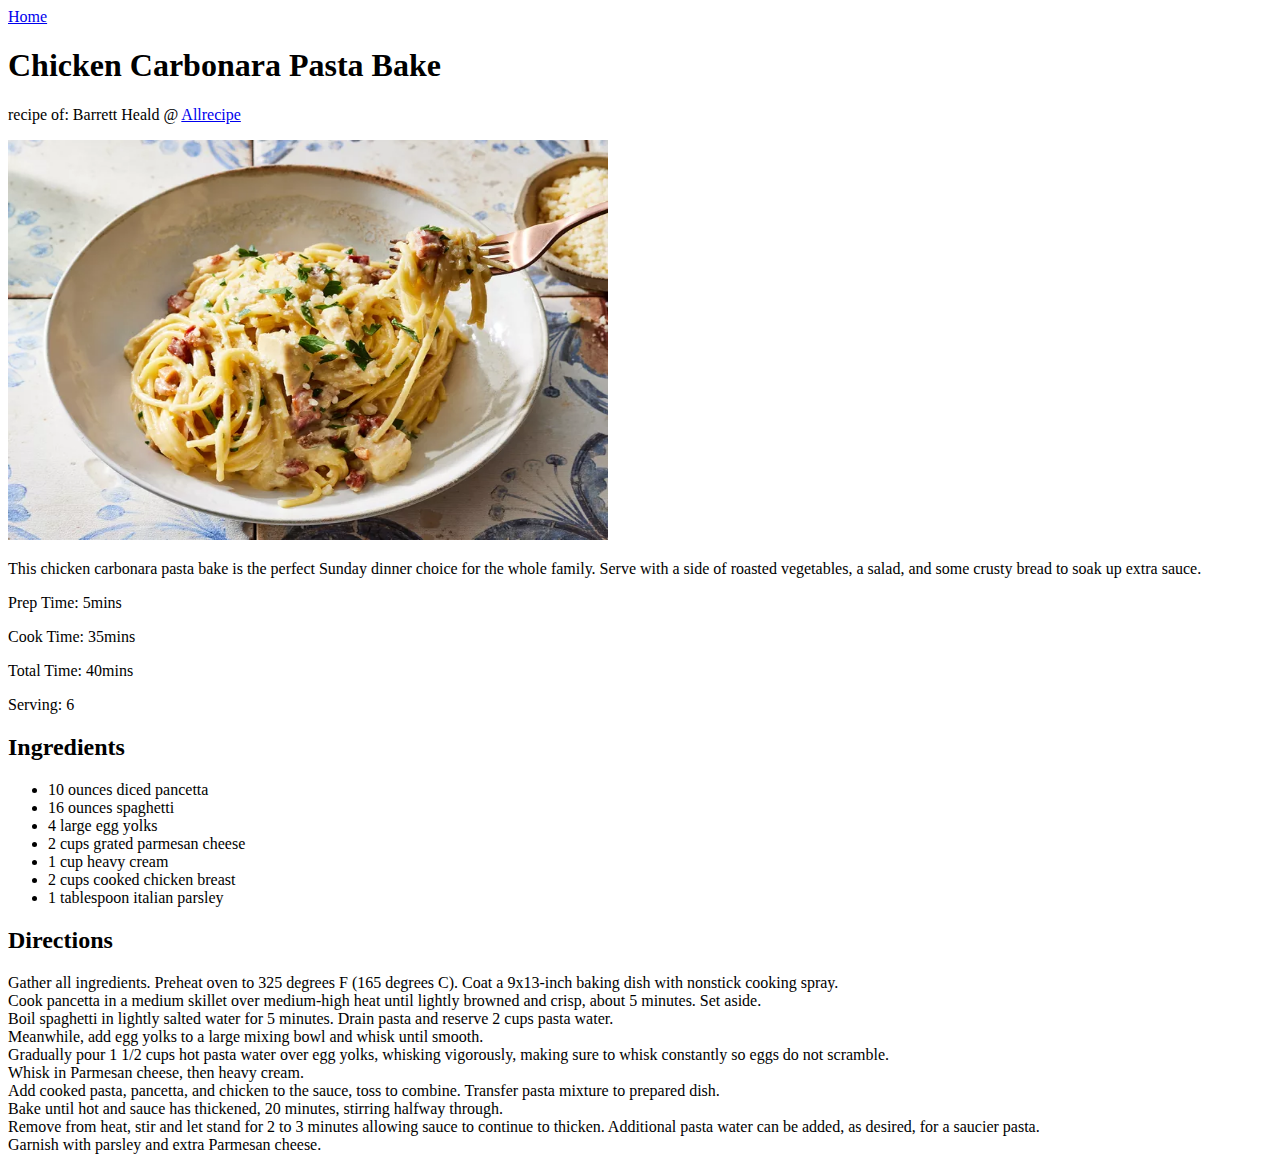
==== recipes/chicken-carbonara.html @ 3b64a8c9 "Create Recipe page with 3 pages of recipes" ====
<!DOCTYPE html>
<html lang="en">
  <head>
    <meta charset="UTF-8" />
    <meta name="viewport" content="width=device-width, initial-scale=1.0" />
    <title>Project Recipe</title>
  </head>
  <body>
    <a href="../index.html">Home</a>
    <h1>Chicken Carbonara Pasta Bake</h1>
    <p>
      recipe of: Barrett Heald @
      <a
        href="https://www.allrecipes.com/chicken-carbonara-pasta-bake-recipe-7969899"
      >
        Allrecipe
      </a>
    </p>
    <img
      src="../img/chicken-carbonara-pasta-bake.webp"
      alt="Chicken Carbonara"
      width="600"
      height="400"
    />
    <p>
      This chicken carbonara pasta bake is the perfect Sunday dinner choice for
      the whole family. Serve with a side of roasted vegetables, a salad, and
      some crusty bread to soak up extra sauce.
    </p>

    <p>Prep Time: 5mins</p>
    <p>Cook Time: 35mins</p>
    <p>Total Time: 40mins</p>
    <p>Serving: 6</p>

    <h2>Ingredients</h2>
    <ul>
      <li>10 ounces diced pancetta</li>
      <li>16 ounces spaghetti</li>
      <li>4 large egg yolks</li>
      <li>2 cups grated parmesan cheese</li>
      <li>1 cup heavy cream</li>
      <li>2 cups cooked chicken breast</li>
      <li>1 tablespoon italian parsley</li>
    </ul>
    <h2>Directions</h2>
    <li>
      Gather all ingredients. Preheat oven to 325 degrees F (165 degrees C).
      Coat a 9x13-inch baking dish with nonstick cooking spray.
    </li>
    <li>
      Cook pancetta in a medium skillet over medium-high heat until lightly
      browned and crisp, about 5 minutes. Set aside.
    </li>
    <li>
      Boil spaghetti in lightly salted water for 5 minutes. Drain pasta and
      reserve 2 cups pasta water.
    </li>
    <li>
      Meanwhile, add egg yolks to a large mixing bowl and whisk until smooth.
    </li>
    <li>
      Gradually pour 1 1/2 cups hot pasta water over egg yolks, whisking
      vigorously, making sure to whisk constantly so eggs do not scramble.
    </li>
    <li>Whisk in Parmesan cheese, then heavy cream.</li>
    <li>
      Add cooked pasta, pancetta, and chicken to the sauce, toss to combine.
      Transfer pasta mixture to prepared dish.
    </li>
    <li>
      Bake until hot and sauce has thickened, 20 minutes, stirring halfway
      through.
    </li>
    <li>
      Remove from heat, stir and let stand for 2 to 3 minutes allowing sauce to
      continue to thicken. Additional pasta water can be added, as desired, for
      a saucier pasta.
    </li>
    <li>Garnish with parsley and extra Parmesan cheese.</li>
  </body>
</html>
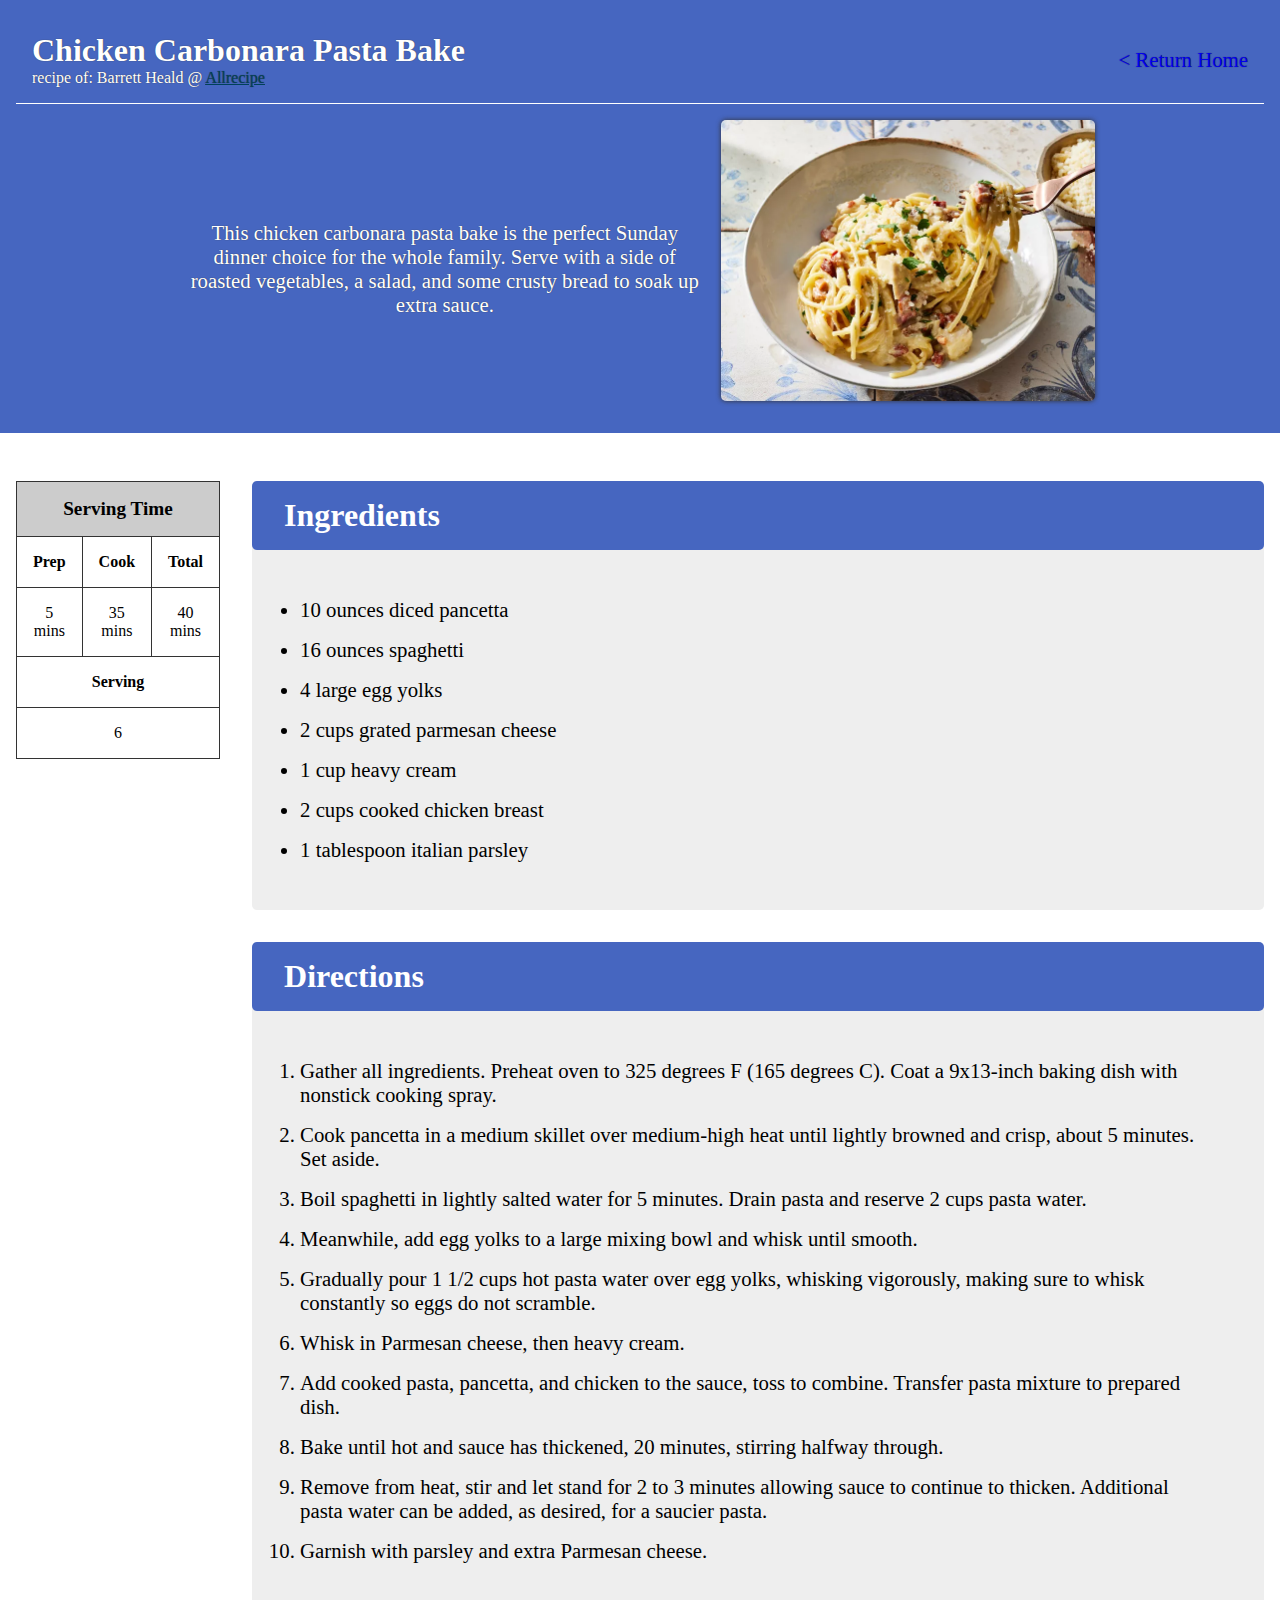
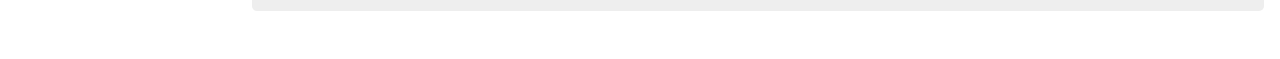
==== commit 7554d607: "Add Css style" ====
--- a/recipes/chicken-carbonara.html
+++ b/recipes/chicken-carbonara.html
@@ -4,79 +4,125 @@
     <meta charset="UTF-8" />
     <meta name="viewport" content="width=device-width, initial-scale=1.0" />
     <title>Project Recipe</title>
+
+    <link rel="stylesheet" href="../style.css" />
   </head>
   <body>
-    <a href="../index.html">Home</a>
-    <h1>Chicken Carbonara Pasta Bake</h1>
-    <p>
-      recipe of: Barrett Heald @
-      <a
-        href="https://www.allrecipes.com/chicken-carbonara-pasta-bake-recipe-7969899"
-      >
-        Allrecipe
-      </a>
-    </p>
-    <img
-      src="../img/chicken-carbonara-pasta-bake.webp"
-      alt="Chicken Carbonara"
-      width="600"
-      height="400"
-    />
-    <p>
-      This chicken carbonara pasta bake is the perfect Sunday dinner choice for
-      the whole family. Serve with a side of roasted vegetables, a salad, and
-      some crusty bread to soak up extra sauce.
-    </p>
+    <header>
+      <div class="recipe-title">
+        <div>
+          <h1 class="heading">Chicken Carbonara Pasta Bake</h1>
+          <p class="credit-text">
+            recipe of: Barrett Heald @
+            <a
+              href="https://www.allrecipes.com/chicken-carbonara-pasta-bake-recipe-7969899"
+            >
+              Allrecipe
+            </a>
+          </p>
+        </div>
+        <a class="link-to-home" href="../index.html">&lt; Return Home</a>
+      </div>
+      <div class="recipe-info">
+        <img
+          src="../img/chicken-carbonara-pasta-bake.webp"
+          alt="Chicken Carbonara"
+          width="600"
+          height="400"
+        />
+        <p class="description">
+          This chicken carbonara pasta bake is the perfect Sunday dinner choice
+          for the whole family. Serve with a side of roasted vegetables, a
+          salad, and some crusty bread to soak up extra sauce.
+        </p>
+      </div>
+    </header>
+    <main>
+      <aside>
+        <table>
+          <thead>
+            <caption>
+              Serving Time
+            </caption>
+            <tr>
+              <th>Prep</th>
+              <th>Cook</th>
+              <th>Total</th>
+            </tr>
+          </thead>
+          <tbody>
+            <tr>
+              <td>5 mins</td>
+              <td>35 mins</td>
+              <td>40 mins</td>
+            </tr>
+          </tbody>
+          <tfoot>
+            <tr>
+              <th colspan="3">Serving</th>
+            </tr>
+            <tr>
+              <td colspan="3">6</td>
+            </tr>
+          </tfoot>
+        </table>
+      </aside>
 
-    <p>Prep Time: 5mins</p>
-    <p>Cook Time: 35mins</p>
-    <p>Total Time: 40mins</p>
-    <p>Serving: 6</p>
-
-    <h2>Ingredients</h2>
-    <ul>
-      <li>10 ounces diced pancetta</li>
-      <li>16 ounces spaghetti</li>
-      <li>4 large egg yolks</li>
-      <li>2 cups grated parmesan cheese</li>
-      <li>1 cup heavy cream</li>
-      <li>2 cups cooked chicken breast</li>
-      <li>1 tablespoon italian parsley</li>
-    </ul>
-    <h2>Directions</h2>
-    <li>
-      Gather all ingredients. Preheat oven to 325 degrees F (165 degrees C).
-      Coat a 9x13-inch baking dish with nonstick cooking spray.
-    </li>
-    <li>
-      Cook pancetta in a medium skillet over medium-high heat until lightly
-      browned and crisp, about 5 minutes. Set aside.
-    </li>
-    <li>
-      Boil spaghetti in lightly salted water for 5 minutes. Drain pasta and
-      reserve 2 cups pasta water.
-    </li>
-    <li>
-      Meanwhile, add egg yolks to a large mixing bowl and whisk until smooth.
-    </li>
-    <li>
-      Gradually pour 1 1/2 cups hot pasta water over egg yolks, whisking
-      vigorously, making sure to whisk constantly so eggs do not scramble.
-    </li>
-    <li>Whisk in Parmesan cheese, then heavy cream.</li>
-    <li>
-      Add cooked pasta, pancetta, and chicken to the sauce, toss to combine.
-      Transfer pasta mixture to prepared dish.
-    </li>
-    <li>
-      Bake until hot and sauce has thickened, 20 minutes, stirring halfway
-      through.
-    </li>
-    <li>
-      Remove from heat, stir and let stand for 2 to 3 minutes allowing sauce to
-      continue to thicken. Additional pasta water can be added, as desired, for
-      a saucier pasta.
-    </li>
-    <li>Garnish with parsley and extra Parmesan cheese.</li>
+      <section class="main-section">
+        <div class="ingredients">
+          <h2>Ingredients</h2>
+          <ul>
+            <li>10 ounces diced pancetta</li>
+            <li>16 ounces spaghetti</li>
+            <li>4 large egg yolks</li>
+            <li>2 cups grated parmesan cheese</li>
+            <li>1 cup heavy cream</li>
+            <li>2 cups cooked chicken breast</li>
+            <li>1 tablespoon italian parsley</li>
+          </ul>
+        </div>
+        <div class="directions">
+          <h2 class="heading heading-two">Directions</h2>
+          <ol class="list">
+            <li>
+              Gather all ingredients. Preheat oven to 325 degrees F (165 degrees
+              C). Coat a 9x13-inch baking dish with nonstick cooking spray.
+            </li>
+            <li>
+              Cook pancetta in a medium skillet over medium-high heat until
+              lightly browned and crisp, about 5 minutes. Set aside.
+            </li>
+            <li>
+              Boil spaghetti in lightly salted water for 5 minutes. Drain pasta
+              and reserve 2 cups pasta water.
+            </li>
+            <li>
+              Meanwhile, add egg yolks to a large mixing bowl and whisk until
+              smooth.
+            </li>
+            <li>
+              Gradually pour 1 1/2 cups hot pasta water over egg yolks, whisking
+              vigorously, making sure to whisk constantly so eggs do not
+              scramble.
+            </li>
+            <li>Whisk in Parmesan cheese, then heavy cream.</li>
+            <li>
+              Add cooked pasta, pancetta, and chicken to the sauce, toss to
+              combine. Transfer pasta mixture to prepared dish.
+            </li>
+            <li>
+              Bake until hot and sauce has thickened, 20 minutes, stirring
+              halfway through.
+            </li>
+            <li>
+              Remove from heat, stir and let stand for 2 to 3 minutes allowing
+              sauce to continue to thicken. Additional pasta water can be added,
+              as desired, for a saucier pasta.
+            </li>
+            <li>Garnish with parsley and extra Parmesan cheese.</li>
+          </ol>
+        </div>
+      </section>
+    </main>
   </body>
 </html>
--- a/style.css
+++ b/style.css
@@ -0,0 +1,137 @@
+* {
+  box-sizing: border-box;
+  padding: 0;
+  margin: 0;
+}
+
+ul,
+ol {
+  padding: 1rem;
+}
+
+header {
+  background-color: #4666c0;
+  color: #fff;
+  text-shadow: 0 0 1px #333;
+  padding: 1rem;
+  margin-bottom: 2rem;
+}
+
+header .recipe-title {
+  display: flex;
+  justify-content: space-between;
+  align-items: center;
+  border-bottom: 1px solid #fff;
+  padding: 1rem;
+  margin-bottom: 1rem;
+}
+
+header .recipe-title .link-to-home {
+  font-size: 1.3rem;
+  text-decoration: none;
+}
+
+header .credit-text a {
+  color: rgb(0, 65, 90);
+}
+
+header .recipe-info {
+  display: flex;
+  justify-content: center;
+  align-items: center;
+  gap: 1rem;
+}
+
+header .recipe-info img {
+  margin-bottom: 1rem;
+  width: 30%;
+  height: auto;
+  order: 1;
+  border-radius: 5px;
+  box-shadow: 0 0 5px #333;
+}
+
+header .description {
+  text-align: center;
+  font-size: 1.3rem;
+  width: 50ch;
+}
+
+main {
+  display: flex;
+  gap: 2rem;
+  padding: 1rem;
+}
+
+main table {
+  border-collapse: collapse;
+  border: 1px solid #333;
+  text-align: center;
+}
+
+main table caption,
+main table th,
+main table td {
+  border: 1px solid #333;
+  padding: 1rem;
+}
+
+main table caption {
+  font-weight: bold;
+  font-size: 1.2rem;
+  background-color: #ccc;
+  border-bottom: 0;
+}
+
+.main-section .ingredients,
+.main-section .directions,
+main .index-nav {
+  background-color: #eee;
+  margin-bottom: 2rem;
+  border-radius: 5px;
+}
+
+.main-section .ingredients h2,
+.main-section .directions h2,
+main .index-nav h2 {
+  font-size: 2rem;
+  background-color: #4666c0;
+  color: #fff;
+  padding: 0.5em 1em;
+  border-radius: 5px;
+}
+
+.main-section .ingredients > ul,
+.main-section .directions > ol,
+main .index-nav ul {
+  display: flex;
+  flex-direction: column;
+  gap: 1rem;
+  font-size: 1.3rem;
+  padding: 3rem;
+}
+
+main .index-nav {
+  width: 100%;
+}
+
+@media (max-width: 768px) {
+  header .recipe-info {
+    flex-direction: column;
+  }
+
+  header .recipe-info .description {
+    width: 100%;
+  }
+
+  header .recipe-info img {
+    order: 0;
+    width: 50%;
+    margin-top: 2rem;
+  }
+
+  main {
+    flex-direction: column;
+    align-items: center;
+  }
+}
